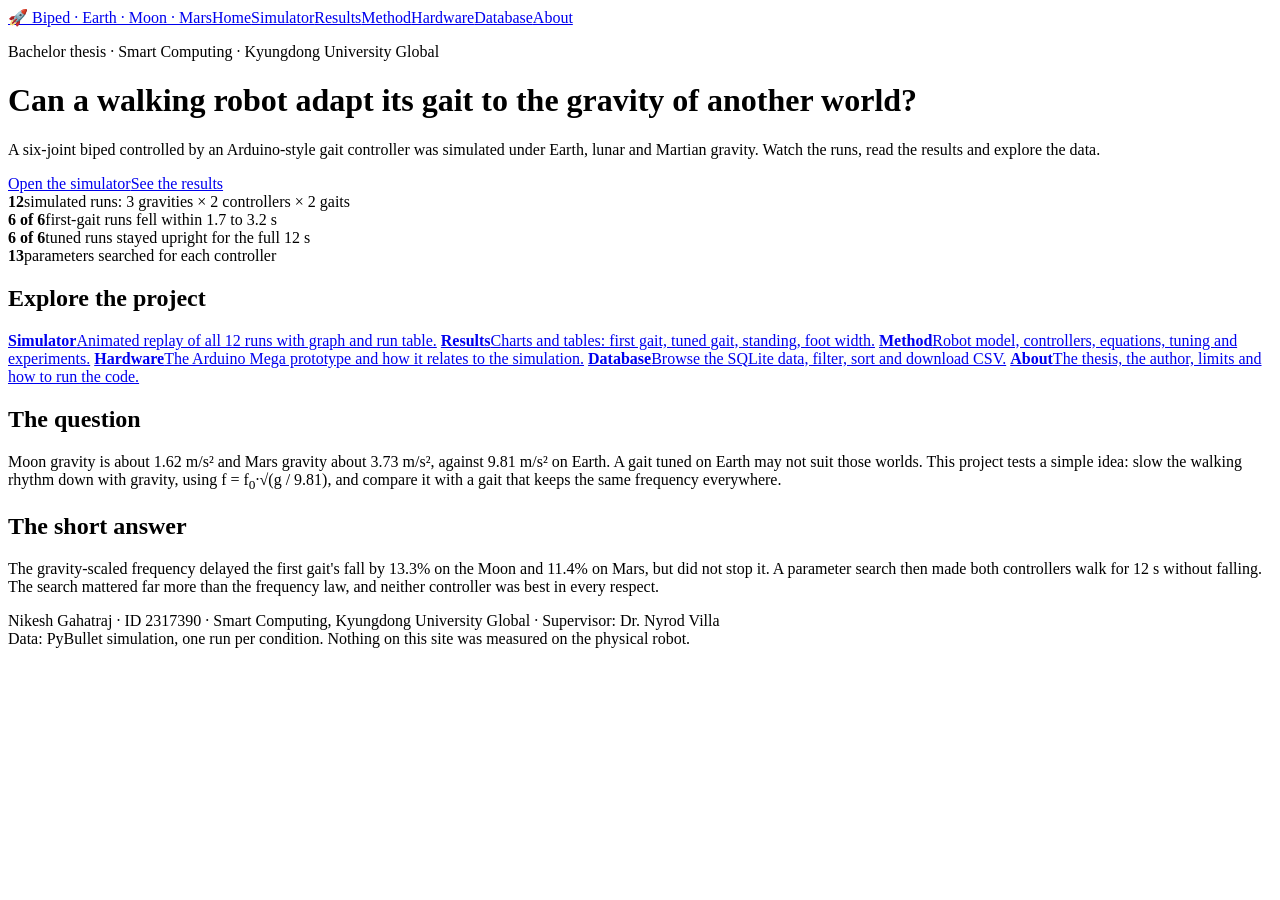
==== index.html @ c065bb15 "Add files via upload" ====
<!doctype html>
<html lang="en"><head><meta charset="utf-8"><meta name="viewport" content="width=device-width,initial-scale=1">
<title>Home · Gravity-Adaptive Gait Control for a Biped Robot</title>
<meta name="description" content="Parametric PyBullet study of fixed and gravity-adaptive gait control for a six-joint biped on Earth, the Moon and Mars. Bachelor thesis by Nikesh Gahatraj.">
<link rel="stylesheet" href="assets/style.css"></head><body>
<nav class="top"><div class="wrap"><a class="brand" href="index.html">🚀 Biped · Earth · Moon · Mars</a><a class="l on" href="index.html">Home</a><a class="l" href="simulator.html">Simulator</a><a class="l" href="results.html">Results</a><a class="l" href="method.html">Method</a><a class="l" href="hardware.html">Hardware</a><a class="l" href="database.html">Database</a><a class="l" href="about.html">About</a></div></nav>
<header class="hero"><div class="planets"><div class="pl e"></div><div class="pl m"></div><div class="pl r"></div></div><div class="wrap">
<p class="eyebrow">Bachelor thesis · Smart Computing · Kyungdong University Global</p>
<h1>Can a walking robot adapt its gait to the gravity of another world?</h1>
<p class="lead">A six-joint biped controlled by an Arduino-style gait controller was simulated under Earth, lunar and Martian gravity. Watch the runs, read the results and explore the data.</p>
<div class="btns"><a class="btn" href="simulator.html">Open the simulator</a><a class="btn ghost" href="results.html">See the results</a></div></div></header><main class="wrap">

<section class="card"><div class="grid">
<div class="stat"><b>12</b><span>simulated runs: 3 gravities × 2 controllers × 2 gaits</span></div>
<div class="stat"><b class="fall">6 of 6</b><span>first-gait runs fell within 1.7 to 3.2 s</span></div>
<div class="stat"><b class="up">6 of 6</b><span>tuned runs stayed upright for the full 12 s</span></div>
<div class="stat"><b>13</b><span>parameters searched for each controller</span></div></div></section>
<section class="card"><h2>Explore the project</h2><div class="grid">
<a class="tile" href="simulator.html"><b>Simulator</b><span>Animated replay of all 12 runs with graph and run table.</span></a>
<a class="tile" href="results.html"><b>Results</b><span>Charts and tables: first gait, tuned gait, standing, foot width.</span></a>
<a class="tile" href="method.html"><b>Method</b><span>Robot model, controllers, equations, tuning and experiments.</span></a>
<a class="tile" href="hardware.html"><b>Hardware</b><span>The Arduino Mega prototype and how it relates to the simulation.</span></a>
<a class="tile" href="database.html"><b>Database</b><span>Browse the SQLite data, filter, sort and download CSV.</span></a>
<a class="tile" href="about.html"><b>About</b><span>The thesis, the author, limits and how to run the code.</span></a></div></section>
<section class="card two"><div><h2>The question</h2><p>Moon gravity is about 1.62 m/s² and Mars gravity about 3.73 m/s², against 9.81 m/s² on Earth. A gait tuned on Earth may not suit those worlds. This project tests a simple idea: slow the walking rhythm down with gravity, using f = f<sub>0</sub>·√(g / 9.81), and compare it with a gait that keeps the same frequency everywhere.</p></div>
<div><h2>The short answer</h2><p>The gravity-scaled frequency delayed the first gait's fall by 13.3% on the Moon and 11.4% on Mars, but did not stop it. A parameter search then made both controllers walk for 12 s without falling. The search mattered far more than the frequency law, and neither controller was best in every respect.</p></div></section>
</main>
<footer class="foot"><div class="wrap">Nikesh Gahatraj · ID 2317390 · Smart Computing, Kyungdong University Global · Supervisor: Dr. Nyrod Villa<br>Data: PyBullet simulation, one run per condition. Nothing on this site was measured on the physical robot.</div></footer>
</body></html>
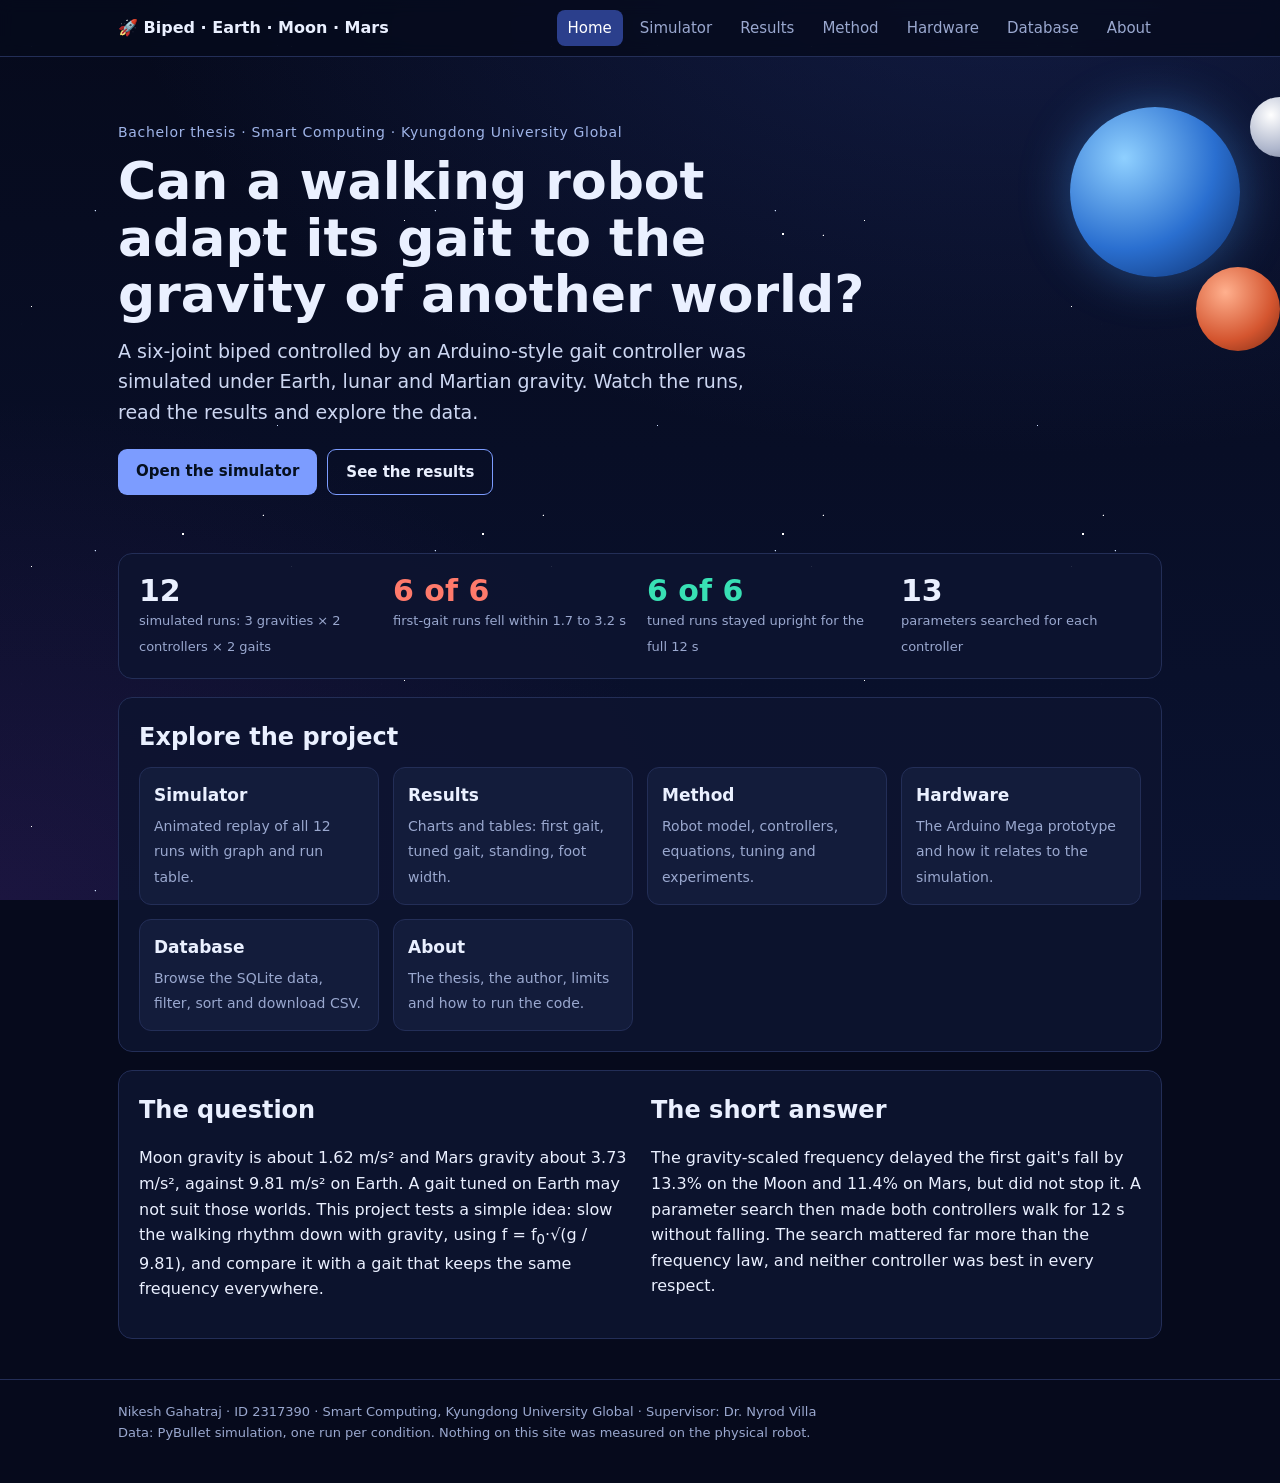
==== commit 8e613cb9: "Add files via upload" ====
--- a/index.html
+++ b/index.html
@@ -2,7 +2,7 @@
 <html lang="en"><head><meta charset="utf-8"><meta name="viewport" content="width=device-width,initial-scale=1">
 <title>Home · Gravity-Adaptive Gait Control for a Biped Robot</title>
 <meta name="description" content="Parametric PyBullet study of fixed and gravity-adaptive gait control for a six-joint biped on Earth, the Moon and Mars. Bachelor thesis by Nikesh Gahatraj.">
-<link rel="stylesheet" href="assets/style.css"></head><body>
+<link rel="stylesheet" href="style.css"></head><body>
 <nav class="top"><div class="wrap"><a class="brand" href="index.html">🚀 Biped · Earth · Moon · Mars</a><a class="l on" href="index.html">Home</a><a class="l" href="simulator.html">Simulator</a><a class="l" href="results.html">Results</a><a class="l" href="method.html">Method</a><a class="l" href="hardware.html">Hardware</a><a class="l" href="database.html">Database</a><a class="l" href="about.html">About</a></div></nav>
 <header class="hero"><div class="planets"><div class="pl e"></div><div class="pl m"></div><div class="pl r"></div></div><div class="wrap">
 <p class="eyebrow">Bachelor thesis · Smart Computing · Kyungdong University Global</p>
--- a/style.css
+++ b/style.css
@@ -0,0 +1,60 @@
+:root{--bg:#060a1c;--panel:#0e1530;--panel2:#131c3b;--line:#232e57;--ink:#eaf0ff;--mute:#9aa8cf;--a:#7c9cff;--ok:#38e0b4;--bad:#ff7a6b;--earth:#4aa3ff;--moon:#cfd6ea;--mars:#ff7a59}
+*{box-sizing:border-box}html{scroll-behavior:smooth}
+body{margin:0;color:var(--ink);font:16px/1.6 system-ui,-apple-system,"Segoe UI",Roboto,sans-serif;background:var(--bg);min-height:100vh;position:relative}
+body::before{content:"";position:fixed;inset:0;z-index:-1;background:
+ radial-gradient(1px 1px at 12% 18%,#fff 50%,transparent 51%),radial-gradient(1.5px 1.5px at 28% 62%,#cfe0ff 50%,transparent 51%),
+ radial-gradient(1px 1px at 44% 30%,#fff 50%,transparent 51%),radial-gradient(1.5px 1.5px at 61% 78%,#fff 50%,transparent 51%),
+ radial-gradient(1px 1px at 73% 12%,#cfe0ff 50%,transparent 51%),radial-gradient(1px 1px at 88% 48%,#fff 50%,transparent 51%),
+ radial-gradient(1.5px 1.5px at 94% 84%,#fff 50%,transparent 51%),radial-gradient(1px 1px at 6% 90%,#fff 50%,transparent 51%),
+ radial-gradient(900px 500px at 80% -5%,#2a3f9055,transparent),radial-gradient(700px 500px at 0% 100%,#4a1d6a44,transparent),
+ linear-gradient(#060a1c,#0a1230);background-size:260px 260px,340px 340px,420px 420px,300px 300px,380px 380px,460px 460px,280px 280px,360px 360px,auto,auto,auto}
+.wrap{max-width:1080px;margin:0 auto;padding:0 18px}
+nav.top{position:sticky;top:0;z-index:10;background:#060a1ccc;backdrop-filter:blur(8px);border-bottom:1px solid var(--line)}
+nav.top .wrap{display:flex;align-items:center;gap:6px;flex-wrap:wrap;padding-top:10px;padding-bottom:10px}
+.brand{font-weight:700;margin-right:auto;color:var(--ink);text-decoration:none}
+nav.top a.l{color:var(--mute);text-decoration:none;padding:6px 11px;border-radius:8px;font-size:15px}
+nav.top a.l:hover{color:var(--ink);background:var(--panel)}nav.top a.l.on{color:#fff;background:#2b3f8c}
+.hero{padding:64px 0 40px;position:relative;overflow:hidden}
+.hero h1{font-size:clamp(30px,6vw,52px);line-height:1.08;margin:0 0 14px;max-width:760px}
+.hero p.lead{font-size:19px;color:#cdd7f2;max-width:640px;margin:0 0 22px}
+.eyebrow{color:#9fb4e8;font-size:14px;letter-spacing:.05em;margin:0 0 10px}
+.planets{position:absolute;right:-30px;top:20px;width:340px;height:300px;pointer-events:none}
+.pl{position:absolute;border-radius:50%}
+.pl.e{width:170px;height:170px;right:70px;top:30px;background:radial-gradient(circle at 32% 30%,#8fd0ff,#2a6fd0 55%,#0b2a66);box-shadow:0 0 50px #4aa3ff66}
+.pl.m{width:60px;height:60px;right:0;top:20px;background:radial-gradient(circle at 35% 30%,#fff,#aeb6cc 60%,#6d748c)}
+.pl.r{width:84px;height:84px;right:30px;top:190px;background:radial-gradient(circle at 35% 30%,#ffb08e,#d4552f 60%,#7a2a14)}
+@media(max-width:760px){.planets{opacity:.35}}
+.btn{display:inline-block;background:var(--a);color:#06101f;font-weight:600;border:0;border-radius:9px;padding:10px 18px;text-decoration:none;cursor:pointer;font-size:15px}
+.btn.ghost{background:transparent;color:var(--ink);border:1px solid var(--a)}
+.btns{display:flex;gap:10px;flex-wrap:wrap}
+.card{background:#0e1530e6;border:1px solid var(--line);border-radius:14px;padding:20px;margin:18px 0}
+h2{margin:0 0 10px;font-size:24px}h3{margin:20px 0 8px;font-size:17px}
+.grid{display:grid;gap:14px;grid-template-columns:repeat(auto-fit,minmax(220px,1fr))}
+.tile{background:var(--panel2);border:1px solid var(--line);border-radius:12px;padding:14px;text-decoration:none;color:var(--ink);display:block}
+a.tile:hover{border-color:var(--a)}.tile b{display:block;font-size:17px;margin-bottom:4px}.tile span{color:var(--mute);font-size:14px}
+.stat b{font-size:30px;display:block;line-height:1.1}.stat span{color:var(--mute);font-size:13px}
+.two{display:grid;grid-template-columns:1fr 1fr;gap:22px}@media(max-width:760px){.two{grid-template-columns:1fr}}
+.controls{display:flex;flex-wrap:wrap;gap:12px;margin-bottom:12px}.controls label{display:flex;flex-direction:column;font-size:13px;color:var(--mute);gap:4px}
+select,input[type=text]{background:var(--bg);color:var(--ink);border:1px solid var(--line);border-radius:8px;padding:8px 10px;font-size:15px}
+.stage{position:relative}canvas{width:100%;height:auto;display:block;border-radius:10px}
+#cv{background:#070c1f}#chart{background:#0a1028;margin-top:12px;border:1px solid var(--line)}
+.hud{position:absolute;left:10px;top:10px;display:flex;flex-wrap:wrap;gap:6px 14px;background:#070c1fcc;padding:8px 12px;border-radius:8px;font-size:13px}
+.hud span{display:block;color:#8fa0cf;font-size:11px}.hud b{font-variant-numeric:tabular-nums}
+.badge{position:absolute;right:12px;top:12px;padding:6px 12px;border-radius:8px;font-weight:700;color:#fff}.badge.fall{background:#d6402f}.badge.ok{background:#14864f}
+.bar{display:flex;gap:12px;align-items:center;margin-top:10px}.bar input{flex:1}
+.note{color:var(--mute);font-size:13px}
+.sum{display:grid;grid-template-columns:repeat(auto-fit,minmax(140px,1fr));gap:10px}
+.sum div{background:var(--panel2);border:1px solid var(--line);border-radius:10px;padding:10px}.sum span{display:block;color:var(--mute);font-size:12px}.sum b{font-size:20px}
+.tablewrap{overflow-x:auto}table{border-collapse:collapse;width:100%;font-size:14px;font-variant-numeric:tabular-nums}
+th,td{padding:7px 10px;border-bottom:1px solid var(--line);text-align:left;white-space:nowrap}th{color:var(--mute);font-weight:600;position:sticky;top:0;background:var(--panel)}
+tr.sel td{background:#5ab0ff22}table.click tr{cursor:pointer}th.sort{cursor:pointer}
+.fall{color:var(--bad)}.up{color:var(--ok)}
+pre{background:#080d22;border:1px solid var(--line);border-radius:8px;padding:12px;overflow-x:auto;font-size:13px}
+code{font-family:ui-monospace,Consolas,monospace}
+.eq{background:#080d22;border:1px solid var(--line);border-radius:8px;padding:10px 14px;margin:8px 0;font-family:ui-monospace,Consolas,monospace;font-size:14px;overflow-x:auto}
+.chartbox canvas{background:#0a1028;border:1px solid var(--line)}
+img.fig{width:100%;max-width:760px;border-radius:10px;background:#fff;padding:8px;display:block;margin:10px auto}
+footer.foot{border-top:1px solid var(--line);margin-top:40px;padding:22px 0 40px;color:var(--mute);font-size:13px}
+footer.foot a{color:var(--a)}
+ul.clean{padding-left:20px}ul.clean li{margin:5px 0}
+.legend{display:flex;gap:14px;flex-wrap:wrap;font-size:13px;color:var(--mute);margin:6px 0}.legend i{display:inline-block;width:11px;height:11px;border-radius:3px;margin-right:5px;vertical-align:-1px}
